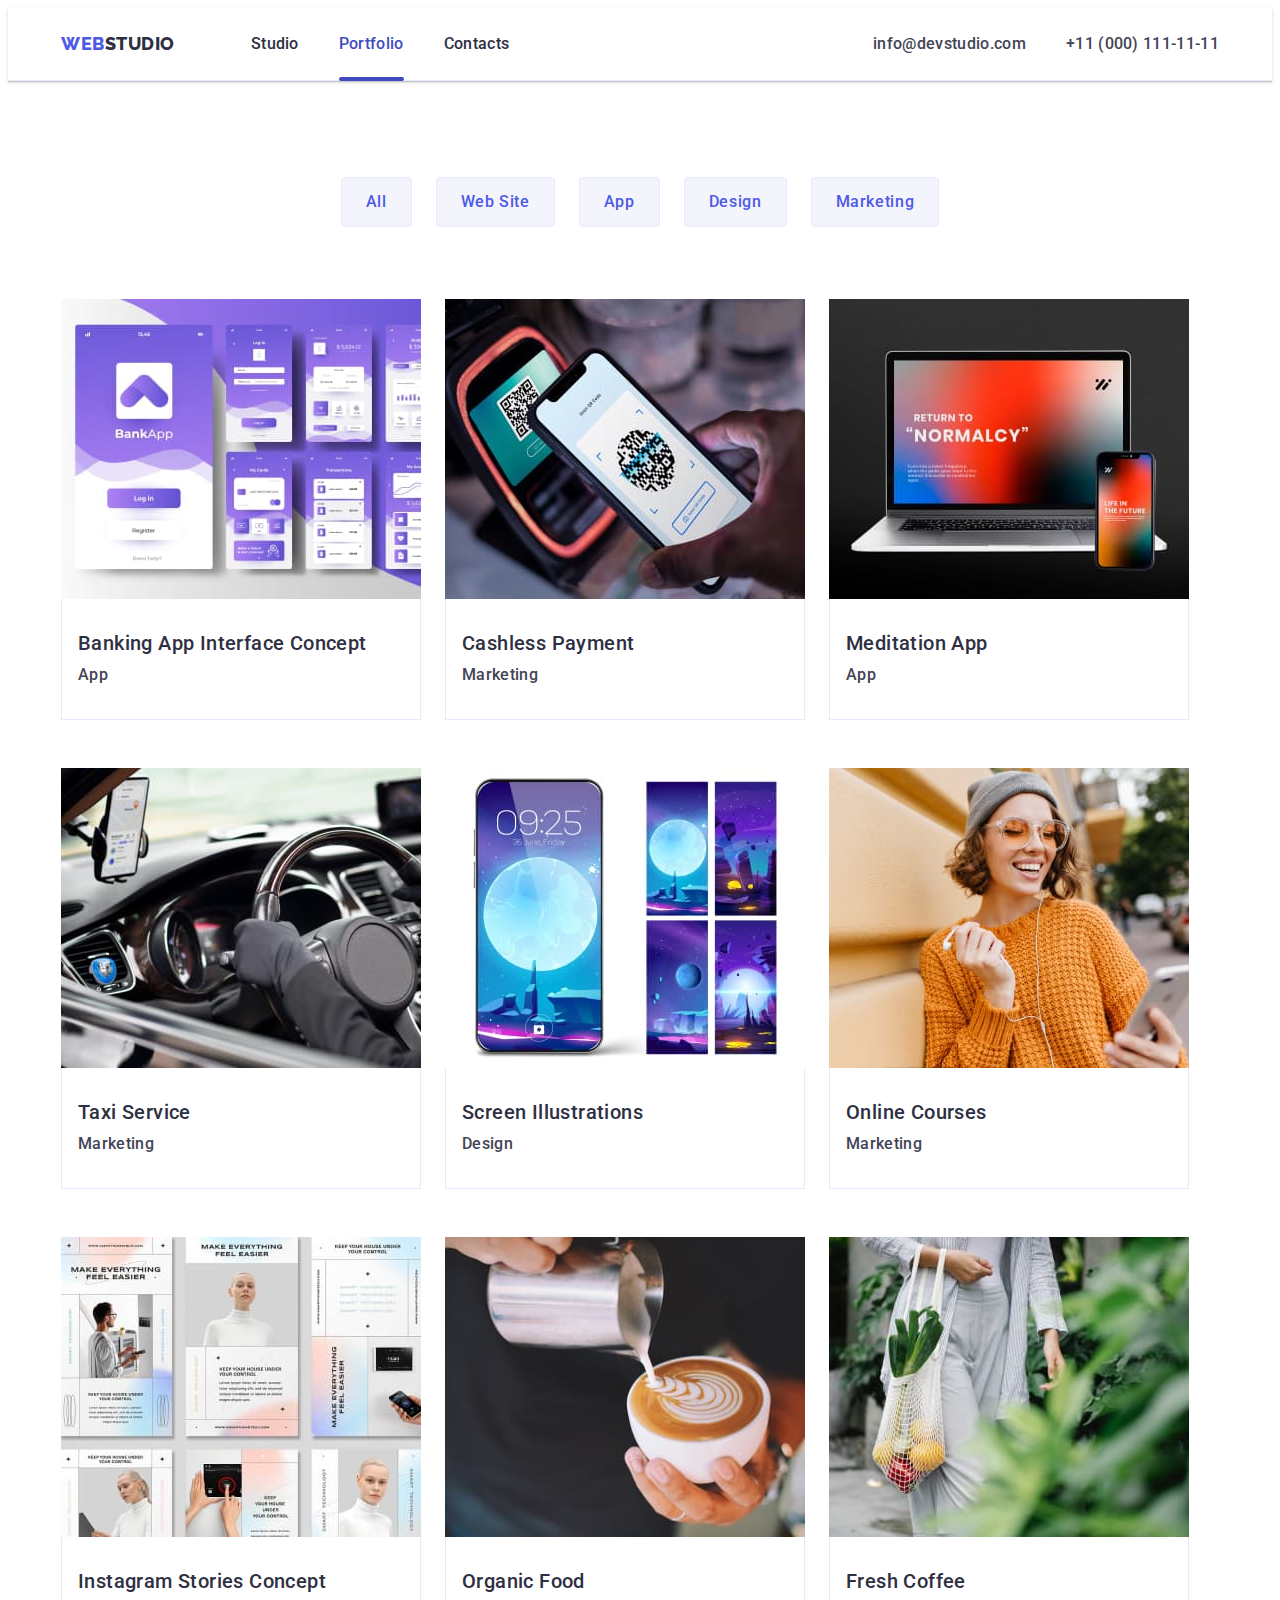
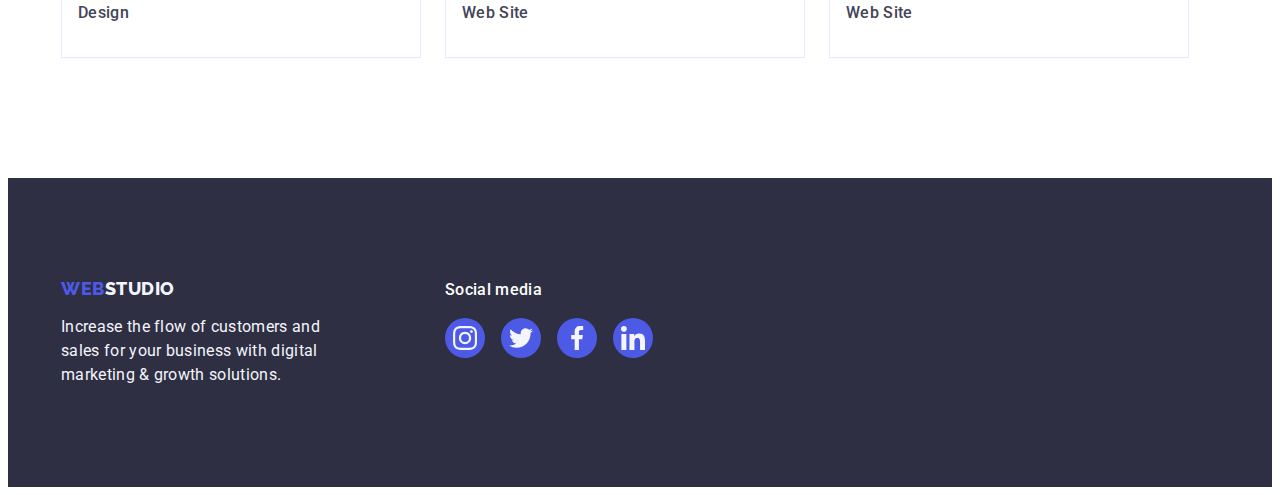
==== portfolio.html @ 24dcc08e "Initial commit" ====
<!DOCTYPE html>
<html lang="en">
  <head>
    <meta charset="UTF-8" />
    <meta http-equiv="X-UA-Compatible" content="IE=edge" />
    <meta name="viewport" content="width=device-width, initial-scale=1.0" />
    <link rel="preconnect" href="https://fonts.googleapis.com" />
    <link rel="preconnect" href="https://fonts.gstatic.com" crossorigin />
    <link
      href="https://fonts.googleapis.com/css2?family=Raleway:wght@800&family=Roboto:wght@400;500;700;900&display=swap"
      rel="stylesheet"
    />
    <link
      rel="stylesheet"
      href="https://cdnjs.cloudflare.com/ajax/libs/modern-normalize/1.1.0/modern-normalize.min.css"
      integrity="sha512-wpPYUAdjBVSE4KJnH1VR1HeZfpl1ub8YT/NKx4PuQ5NmX2tKuGu6U/JRp5y+Y8XG2tV+wKQpNHVUX03MfMFn9Q=="
      crossorigin="anonymous"
      referrerpolicy="no-referrer"
    />
    <link rel="stylesheet" href="./css/styles.css" />
    <title>Document</title>
  </head>
  <body>
    <!-- Header -->

    <header class="page-header">
      <div class="container">
        <nav class="site-nav">
          <a href="./index.html" class="logo link"
            >Web<span class="logo-wtf">Studio</span></a
          >
          <ul class="list navigation">
            <li class="item">
              <a href="./index.html" class="link">Studio</a>
            </li>
            <li class="item">
              <a href="./portfolio.html" class="link current">Portfolio</a>
            </li>
            <li class="item">
              <a href="" class="link">Contacts</a>
            </li>
          </ul>
        </nav>
        <address class="info">
          <ul class="list">
            <li class="item">
              <a href="mailto:info@devstudio.com" class="link"
                >info@devstudio.com</a
              >
            </li>
            <li class="item">
              <a href="tel:+110001111111" class="link">+11 (000) 111-11-11</a>
            </li>
          </ul>
        </address>
      </div>
    </header>
    <!-- Main -->

    <main>
      <section class="section portfolio">
        <div class="container">
          <h1 hidden>Our portfolio</h1>
          <ul class="list filter">
            <li class="item">
              <button class="btn" type="button">All</button>
            </li>
            <li class="item">
              <button class="btn" type="button">Web Site</button>
            </li>
            <li class="item">
              <button class="btn" type="button">App</button>
            </li>
            <li class="item">
              <button class="btn" type="button">Design</button>
            </li>
            <li class="item">
              <button class="btn" type="button">Marketing</button>
            </li>
          </ul>
          <ul class="list type-work">
            <li class="item">
              <a class="link" href="">
                <div class="thumb">
                  <img
                    class="image"
                    src="./images/portfolio/img1.jpg"
                    alt="App"
                    width="360"
                  />
                  <p class="text overlay">
                    14 Stylish and User-Friendly App Design Concepts · Task
                    Manager App · Calorie Tracker App · Exotic Fruit Ecommerce
                    App · Cloud Storage App
                  </p>
                </div>
                <div class="subtitle">
                  <h2 class="title">Banking App Interface Concept</h2>
                  <p class="text">App</p>
                </div></a
              >
            </li>
            <li class="item">
              <a class="link" href="">
                <div class="thumb">
                  <img
                    class="image"
                    src="./images/portfolio/img2.jpg"
                    alt="App"
                    width="360"
                  />
                  <p class="text overlay">
                    14 Stylish and User-Friendly App Design Concepts · Task
                    Manager App · Calorie Tracker App · Exotic Fruit Ecommerce
                    App · Cloud Storage App
                  </p>
                </div>
                <div class="subtitle">
                  <h2 class="title">Cashless Payment</h2>
                  <p class="text">Marketing</p>
                </div></a
              >
            </li>
            <li class="item">
              <a class="link" href="">
                <div class="thumb">
                  <img
                    class="image"
                    src="./images/portfolio/img3.jpg"
                    alt="App"
                    width="360"
                  />
                  <p class="text overlay">
                    14 Stylish and User-Friendly App Design Concepts · Task
                    Manager App · Calorie Tracker App · Exotic Fruit Ecommerce
                    App · Cloud Storage App
                  </p>
                </div>
                <div class="subtitle">
                  <h2 class="title">Meditation App</h2>
                  <p class="text">App</p>
                </div></a
              >
            </li>
            <li class="item">
              <a class="link" href="">
                <div class="thumb">
                  <img
                    class="image"
                    src="./images/portfolio/img4.jpg"
                    alt="App"
                    width="360"
                  />
                  <p class="text overlay">
                    14 Stylish and User-Friendly App Design Concepts · Task
                    Manager App · Calorie Tracker App · Exotic Fruit Ecommerce
                    App · Cloud Storage App
                  </p>
                </div>
                <div class="subtitle">
                  <h2 class="title">Taxi Service</h2>
                  <p class="text">Marketing</p>
                </div></a
              >
            </li>
            <li class="item">
              <a class="link" href="">
                <div class="thumb">
                  <img
                    class="image"
                    src="./images/portfolio/img5.jpg"
                    alt="App"
                    width="360"
                  />
                  <p class="text overlay">
                    14 Stylish and User-Friendly App Design Concepts · Task
                    Manager App · Calorie Tracker App · Exotic Fruit Ecommerce
                    App · Cloud Storage App
                  </p>
                </div>
                <div class="subtitle">
                  <h2 class="title">Screen Illustrations</h2>
                  <p class="text">Design</p>
                </div></a
              >
            </li>
            <li class="item">
              <a class="link" href="">
                <div class="thumb">
                  <img
                    class="image"
                    src="./images/portfolio/img6.jpg"
                    alt="App"
                    width="360"
                  />
                  <p class="text overlay">
                    14 Stylish and User-Friendly App Design Concepts · Task
                    Manager App · Calorie Tracker App · Exotic Fruit Ecommerce
                    App · Cloud Storage App
                  </p>
                </div>
                <div class="subtitle">
                  <h2 class="title">Online Courses</h2>
                  <p class="text">Marketing</p>
                </div></a
              >
            </li>
            <li class="item">
              <a class="link" href="">
                <div class="thumb">
                  <img
                    class="image"
                    src="./images/portfolio/img7.jpg"
                    alt="App"
                    width="360"
                  />
                  <p class="text overlay">
                    14 Stylish and User-Friendly App Design Concepts · Task
                    Manager App · Calorie Tracker App · Exotic Fruit Ecommerce
                    App · Cloud Storage App
                  </p>
                </div>
                <div class="subtitle">
                  <h2 class="title">Instagram Stories Concept</h2>
                  <p class="text">Design</p>
                </div></a
              >
            </li>
            <li class="item">
              <a class="link" href="">
                <div class="thumb">
                  <img
                    class="image"
                    src="./images/portfolio/img8.jpg"
                    alt="App"
                    width="360"
                  />
                  <p class="text overlay">
                    14 Stylish and User-Friendly App Design Concepts · Task
                    Manager App · Calorie Tracker App · Exotic Fruit Ecommerce
                    App · Cloud Storage App
                  </p>
                </div>
                <div class="subtitle">
                  <h2 class="title">Organic Food</h2>
                  <p class="text">Web Site</p>
                </div></a
              >
            </li>
            <li class="item">
              <a class="link" href="">
                <div class="thumb">
                  <img
                    class="image"
                    src="./images/portfolio/img9.jpg"
                    alt="App"
                    width="360"
                  />
                  <p class="text overlay">
                    14 Stylish and User-Friendly App Design Concepts · Task
                    Manager App · Calorie Tracker App · Exotic Fruit Ecommerce
                    App · Cloud Storage App
                  </p>
                </div>
                <div class="subtitle">
                  <h2 class="title">Fresh Coffee</h2>
                  <p class="text">Web Site</p>
                </div></a
              >
            </li>
          </ul>
        </div>
      </section>
    </main>

    <!-- Footer -->

    <footer class="footer">
      <div class="container no-padding">
        <div class="footer-logo">
          <a href="./index.html" class="logo link"
            >Web<span class="logo-wtf">Studio</span></a
          >
          <p class="text">
            Increase the flow of customers and sales for your business with
            digital marketing & growth solutions.
          </p>
        </div>
        <div class="footer-social">
          <p class="title">Social media</p>
          <ul class="list-social">
            <li class="item">
              <a class="link" href="" aria-label="Instagram">
                <svg class="icon" width="24" height="24">
                  <use href="./images/icons.svg#icon-instagram"></use>
                </svg>
              </a>
            </li>
            <li class="item">
              <a class="link" href="" aria-label="Twitter">
                <svg class="icon" width="24" height="24">
                  <use href="./images/icons.svg#icon-twitter"></use>
                </svg>
              </a>
            </li>
            <li class="item">
              <a class="link" href="" aria-label="Facebook">
                <svg class="icon" width="24" height="24">
                  <use href="./images/icons.svg#icon-facebook"></use>
                </svg>
              </a>
            </li>
            <li class="item">
              <a class="link" href="" aria-label="Linkedin">
                <svg class="icon" width="24" height="24">
                  <use href="./images/icons.svg#icon-linkedin"></use>
                </svg>
              </a>
            </li>
          </ul>
        </div>
      </div>
    </footer>
  </body>
</html>
---- css/styles.css ----
/* Main colors */
:root {
    --primary-text-color: #434455;
    --title-text-color: #2E2F42;
    --links-text-color: #4D5AE5;
    --links-hover-color: #404BBF;
    --primary-white-color: #ffffff;
    --text-footer-color: #F4F4FD;
    --border-color: #e7e9fc;
    --links-hover-color-footer: #31D0AA;
    --time-function:cubic-bezier(0.4, 0, 0.2, 1);
}

/* Utilites */
body {
    background-color: var(--primary-white-color);
    color: var(--primary-text-color);

    font-family: Roboto, sans-serif;
    letter-spacing: 0.02em;
}

h1,
h2,
h3 {
    color: var(--title-text-color);
    margin-top: 0px;
    margin-bottom: 0px;
}

p {
    margin-top: 0px;
    margin-bottom: 0px;
}

.list {
    list-style-type: none;
    margin-top: 0px;
    margin-bottom: 0px;
    padding: 0px;
}

.link {
    text-decoration: none;
}

.container {
    margin-left: auto;
    margin-right: auto;
    width: 1158px;
    padding-top: 0;
    padding-right: 15px;
    padding-bottom: 0;
    padding-left: 15px;
    /* outline: 1px solid tomato; */
}
/* .container.no-padding {
    padding: 0;
} */



/* Header */
.page-header{
    border-bottom: 1px solid #E7E9FC;
    box-shadow: 0px 2px 1px rgba(46, 47, 66, 0.08), 
                0px 1px 1px rgba(46, 47, 66, 0.16), 
                0px 1px 6px rgba(46, 47, 66, 0.08);
}
.page-header .container{
    display: flex;
}

.site-nav {
    display: flex;
    align-items: center;
}

.page-header .list {
    display: flex;
}

.logo {
    font-family: 'Raleway', sans-serif;
    font-weight: 800;
    font-size: 18px;
    line-height: 1.17;
    text-transform: uppercase;
    letter-spacing: 0.03em;
    text-decoration: none;
    color: var(--links-text-color);
}

.logo-wtf {
    color: var(--title-text-color);
}

.site-nav .link {
    display: block;
    padding-top: 24px;
    padding-bottom: 24px;

    position: relative;
    /* margin-right: 40px; */

    /* outline: 1px solid teal; */
}

.navigation .link::after{
    content: "";
    display:block;

    margin: 0;
    padding: 0;
    width: 100%;
    height: 4px;
    background-color: var(--links-hover-color);
    border-radius: 2px;

    position: absolute; 
    bottom: -1px;
    left:0;
    transform: scaleX(0);
    /* opacity: 0; */
    transition: transform 250ms var(--time-function);     
}

.item .link.current {
     color: var(--links-hover-color);
} 

.navigation .link.current::after {
    /* opacity: 1; */
    transform: scaleX(1);
}


.navigation .link:hover::after,
.navigation .link:focus::after  {
    /* opacity: 1; */
    transform: scaleX(1);
}

.page-header .logo {
    margin-right: 76px;
}

.list .link {
    color: var(--title-text-color);
    font-family: 'Roboto';
    font-weight: 500;
    font-size: 16px;
    line-height: 1.5;

    transition: color 250ms var(--time-function);

}

.site-nav .item:not(:last-child) {
    margin-right: 40px;
}

.list .link:hover,
.list .link:focus {
    color: var(--links-hover-color);
}

/* Adress */

.info {
    font-style: normal;
    margin-left: auto;
}

.info .link {
    display: block;
    padding-top: 24px;
    padding-bottom: 24px;
    /* margin-right: 40px; */
    transition: color 250ms var(--time-function);
    /* outline: 1px solid teal; */
    color: var(--primary-text-color);
    
}

.info .item:not(:last-child) {
    margin-right: 40px;
}


.info .link:hover,
.info .link:focus {
    color: var(--links-hover-color);
}

/* main */
/* Hero section 1*/
.hero {
    padding-top: 188px;
    padding-bottom: 188px;
    height: 600px;
    max-width: 1440px;
    margin-left: auto;
    margin-right: auto;

    background-color: var(--title-text-color);
    text-align: center;

    background-image: linear-gradient(rgba(46, 47, 66, 0.7), 
                                    rgba(46, 47, 66, 0.7)),
                            url('../images/people-office.jpg');
    background-size: cover;
    background-repeat: no-repeat;
    background-position: center;
}

.hero-title {
    margin-top: 0px;
    margin-left: auto;
    margin-bottom: 48px;
    margin-right: auto;
    max-width: 496px;

    color: var(--primary-white-color);
    font-weight: 700;
    font-size: 56px;
    line-height: 1.07;
    letter-spacing: 0.02em;
    
}

.hero-btn {
    display: block;
    margin-left: auto;
    margin-right: auto;
    /* padding: 16px 32px; */
    min-width: 169px;
    height: 56px;
    border-radius: 4px;
    border: none;
        
    background-color: var(--links-text-color);
    color: var(--primary-white-color);
    font-family: inherit;
    font-weight: 500;
    font-size: 16px;
    line-height: 1.5;
    letter-spacing: 0.04em;
    cursor: pointer;

    transition: background-color 250ms var(--time-function);

}

.hero-btn:hover,
.hero-btn:focus {
    background-color: var(--links-hover-color);
}

/* All Sections */
.section {
    padding-top: 120px;
    padding-left: 0px;
    padding-bottom: 120px;
    padding-right: 0px;
}

.section-title {
    font-weight: 700;
    font-size: 36px;
    line-height: 1.11;
    text-align: center;
    text-transform: capitalize;
}

.list .title {
    font-weight: 500;
    font-size: 20px;
    line-height: 1.2;
}

.list .text {
    /* font-weight: 400; */
    font-size: 16px;
    line-height: 1.5;
}

/* Advanteges section 2*/

.advant .title {
    margin-bottom: 8px;

    letter-spacing: 0.02em;   
}

.advant .list {
    display: flex;
}

.advant .item {
    width: calc((100%-72px)/4);

    /* outline: 1px solid teal; */
}

 .advant .thumb {
    /* padding: 24px 100px; */
    margin-bottom: 8px;
    display: flex;
    align-items: center;
    justify-content: center;
    height: 112px;
    width: 264px;
    background-color: var(--text-footer-color);
    border-radius: 4px;
 }

/* .icon-strategy::before{
    background-image: url('../images/antenna.svg');
}

.icon-punktuality::before{
    background-image: url('../images/clock.svg')
}

.icon-diligence::before {
    background-image: url('../images/diagram.svg');
}

.icon-technologies::before {
    background-image: url('../images/astronaut.svg');
} */

.advant .item:not(:last-child) {
    margin-right: 24px;
}

/* Projectes section 3*/

.section.project {
    padding-top: 0;
}

.project .section-title {
    margin-bottom: 72px;

    letter-spacing: 0.02em;
}

.project .list {
    display: flex;
}

.project .item:not(:last-child) {
    margin-right: 24px;
}

.image {
    display: block;
}


/* Team */
.team {
    background-color: var(--text-footer-color);
}

.team .section-title {
    margin-bottom: 72px;
}

.team .list {
    display: flex;
    gap: 24px;
}

.team .item {
    /* padding-bottom: 32px; */
    border-radius: 0px 0px 4px 4px;

    background-color: var(--primary-white-color);

    box-shadow: 0px 1px 6px rgba(46, 47, 66, 0.08),
                0px 1px 1px rgba(46, 47, 66, 0.16),
                0px 2px 1px rgba(46, 47, 66, 0.08);
} 

.team .title {
    margin-bottom: 8px;
        
    text-align: center;
    letter-spacing: 0.02em;
}

.team .subtitle {
    padding-top: 32px;
    padding-bottom: 32px;
    /* padding-left: 16px;
    padding-right: 16px; */
}

.team .text {
    /* font-weight: 400; */
    text-align: center;
    margin-bottom: 8px;
}
.list-social{
    display: flex;
    justify-content: center;
    padding: 0;
    margin: 0;
    /* outline: 1px solid black; */
    list-style: none;
    gap: 24px;
}

.list-social .item{
    box-shadow: none;
    margin: 0;
    
}

.list-social .link {
    display: flex;
    align-items: center;
    justify-content: center;
    /* padding: 12px; */
    border: none;
    width: 40px;
    height: 40px;
    border-radius: 50%;
    background-color: var(--links-text-color);

    transition: background-color 250ms var(--time-function);

}

.list-social .icon {
    fill: var(--text-footer-color)
}

/* .list-social .item:not(:last-child) {
    margin-right: 24px;
} */

.list-social .link:hover,
.list-social .link:focus {
    background-color: var(--links-hover-color);
}

/* Customers */
.customers .title {
    margin-bottom: 72px;
    font-weight: 700;
    font-size: 36px;
    line-height: 1.1;
    text-align: center;
    letter-spacing: 0.02em;
    text-transform: capitalize;
}

.customers .list{
    display:flex;
    align-items: center;
    justify-content: center;
    gap:24px;
}

.customers .item {
    height: 88px;
    width: calc((100% - 120px) / 6);   
}

.customers .link {
    display: flex;
    align-items: center;
    justify-content: center;
    height: 100%;
    width: 100%;
    border: 1px solid #8e8f99;
    border-radius: 4px;
    color:#8e8f99;
    transition: border-color 250ms var(--time-function),
                color 250ms var(--time-function);
}

.customers .icon {
    fill: currentColor;
}

.customers .link:hover,
.customers .link:focus {
    border-color: var(--links-hover-color);
}




/* Footer */
.footer {

    padding-top: 100px;
    padding-bottom: 100px;
 
    background-color: var(--title-text-color);
    color: var(--text-footer-color);
}

.footer .container{
    display: flex;
    align-items: baseline;
}

.footer .logo {
    margin-bottom: 16px;

    display: inline-block;
}

.footer .logo-wtf {
    color: var(--text-footer-color);
}

.footer .text {
    width: 264px;
    /* font-weight: 400; */
    font-size: 16px;
    line-height: 1.5;
}

.footer-logo {
    margin-right: 120px;
}

 .footer .list-social{
    gap: 16px;
} 

.footer-social .title {
    color: var(--primary-white-color);
    font-weight: 500;
    font-size: 16px;
    line-height: 1.5;
    margin-bottom: 16px;
}

.footer-social .link {
    display: flex;
    align-items: center;
    justify-content: center;

    transition: background-color 250ms var(--time-function);
}

.footer-social .link:hover,
.footer-social .link:focus {
    background-color: var(--links-hover-color-footer);
}

/* Portfolio */

.section.portfolio {
    padding-top: 96px;
    padding-bottom: 120px;
}

.portfolio .filter {
    display: flex;
    justify-content: center;
    margin-bottom: 72px;
}

.filter .item:not(:last-child) {
    margin-right: 24px;
}


.portfolio .btn {
    padding-top: 12px;
    padding-left: 24px;
    padding-bottom: 12px;
    padding-right: 24px;

    background-color: var(--text-footer-color);
    color: var(--links-text-color);
    font-family: inherit;
    font-weight: 500;
    font-size: 16px;
    line-height: 1.5;
    letter-spacing: 0.04em;
    border: 1px solid var(--border-color);
    border-radius: 4px;
    cursor: pointer;

    transition: background-color 250ms var(--time-function),
                color 250ms var(--time-function),
                border-color 250ms var(--time-function),
                box-shadow 250ms var(--time-function);
}

.portfolio .btn:hover,
.portfolio .btn:focus {
    background-color: var(--links-hover-color);
    color: var(--primary-white-color);
    border: 1px solid transparent;
    box-shadow: 0px 3px 1px rgba(0, 0, 0, 0.1), 
                0px 2px 1px rgba(0, 0, 0, 0.08), 
                0px 2px 2px rgba(0, 0, 0, 0.12);
}

.portfolio .type-work {
    display: flex;
    flex-wrap: wrap;
}

.type-work .item {
    margin-right: 24px;
    margin-bottom: 48px;
}

.type-work .item:nth-child(3n) {
    margin-right: 0px;
}

.type-work .item:nth-last-child(-n+3) {
    margin-bottom: 0;
}

.type-work .link {
    display: block;

    transition: box-shadow 250ms var(--time-function)
}

.type-work .link:hover,
.type-work .link:focus {
    box-shadow: 0px 1px 6px rgba(46, 47, 66, 0.08),
                0px 1px 1px rgba(46, 47, 66, 0.16),
                0px 2px 1px rgba(46, 47, 66, 0.08);
    box-shadow: 0px 1px 6px rgba(46, 47, 66, 0.08),
                0px 1px 1px rgba(46, 47, 66, 0.16),
                0px 2px 1px rgba(46, 47, 66, 0.08);
}

/* .portfolio .image {
    margin-bottom: 32px;
} */

.portfolio .subtitle {
    padding-top: 32px;
    padding-left: 16px;
    padding-bottom: 32px;
    padding-right: 16px;
    border: 1px solid var(--border-color);
    border-top:none;
}
.portfolio .title {
    margin-bottom: 8px;

    letter-spacing: 0.02em;
}

.portfolio .text {
    color: var(--primary-text-color);
}

.portfolio .thumb {
    position: relative;
    overflow: hidden;
}

.portfolio .text.overlay {
    position: absolute;
    top: 0;
    left: 0;
    width: 100%;
    height: 100%;

    padding-top: 40px;
    padding-bottom: 40px;
    padding-left: 32px;
    padding-right: 32px;

    background-color: var(--links-text-color);
    color: var(--text-footer-color);
    
    font-weight: 400;
    font-size: 16px;
    line-height: 1.5;
    letter-spacing: 0.02em;
    /* opacity: 0; */
    transform: translateY(100%);
    transition: transform 250ms var(--time-function);

}

.type-work .link:hover .text.overlay,
.type-work .link:focus .text.overlay {
    transform: translateY(0);
}


/* Modal */

.backdrop {
    position: fixed;
    top: 0;
    left: 0;
    width: 100%;
    height: 100%;
    background-color: rgba(46, 47, 66, 0.4);

    transition: opacity 250ms var(--time-function),
                visibility 250ms var(--time-function);

}

.backdrop.is-hidden {
    opacity: 0;
    visibility: hidden;
    pointer-events: none;
}

.modal {
    position: absolute;
    top: 50%;
    left: 50%;
    transform: translate(-50%, -50%);

    min-height: 576px;
    min-width: 408px;

    display: block;
    background-color: #fcfcfc;
    box-shadow: 0px 1px 1px rgba(0, 0, 0, 0.14),
        0px 1px 3px rgba(0, 0, 0, 0.12),
        0px 2px 1px rgba(0, 0, 0, 0.2);
    border-radius: 4px;

    transition: transform 250ms var(--time-function);
}

.modal .button-close {
    position: absolute;
    top: 24px;
    right: 24px;

    padding: 0;
    width: 24px;
    height: 24px;
    border-radius: 50%;
    display: flex;
    align-items: center;
    justify-content: center;
    
    background-color: var(--border-color);

    cursor: pointer;

    border:1px solid rgba(0, 0, 0, 0.1);

    transition: background-color 250ms var(--time-function),
                border 250ms var(--time-function)
                /* color 250ms var(--time-function); */

}
.button-close .icon {
    fill:currentColor;
    transition: fill 250ms cubic-bezier(0.4, 0, 0.2, 1)
}

.modal .button-close:hover,
.modal .button-close:focus {
    color:var(--primary-white-color);
    background-color: var(--links-hover-color);
    border:none;
}
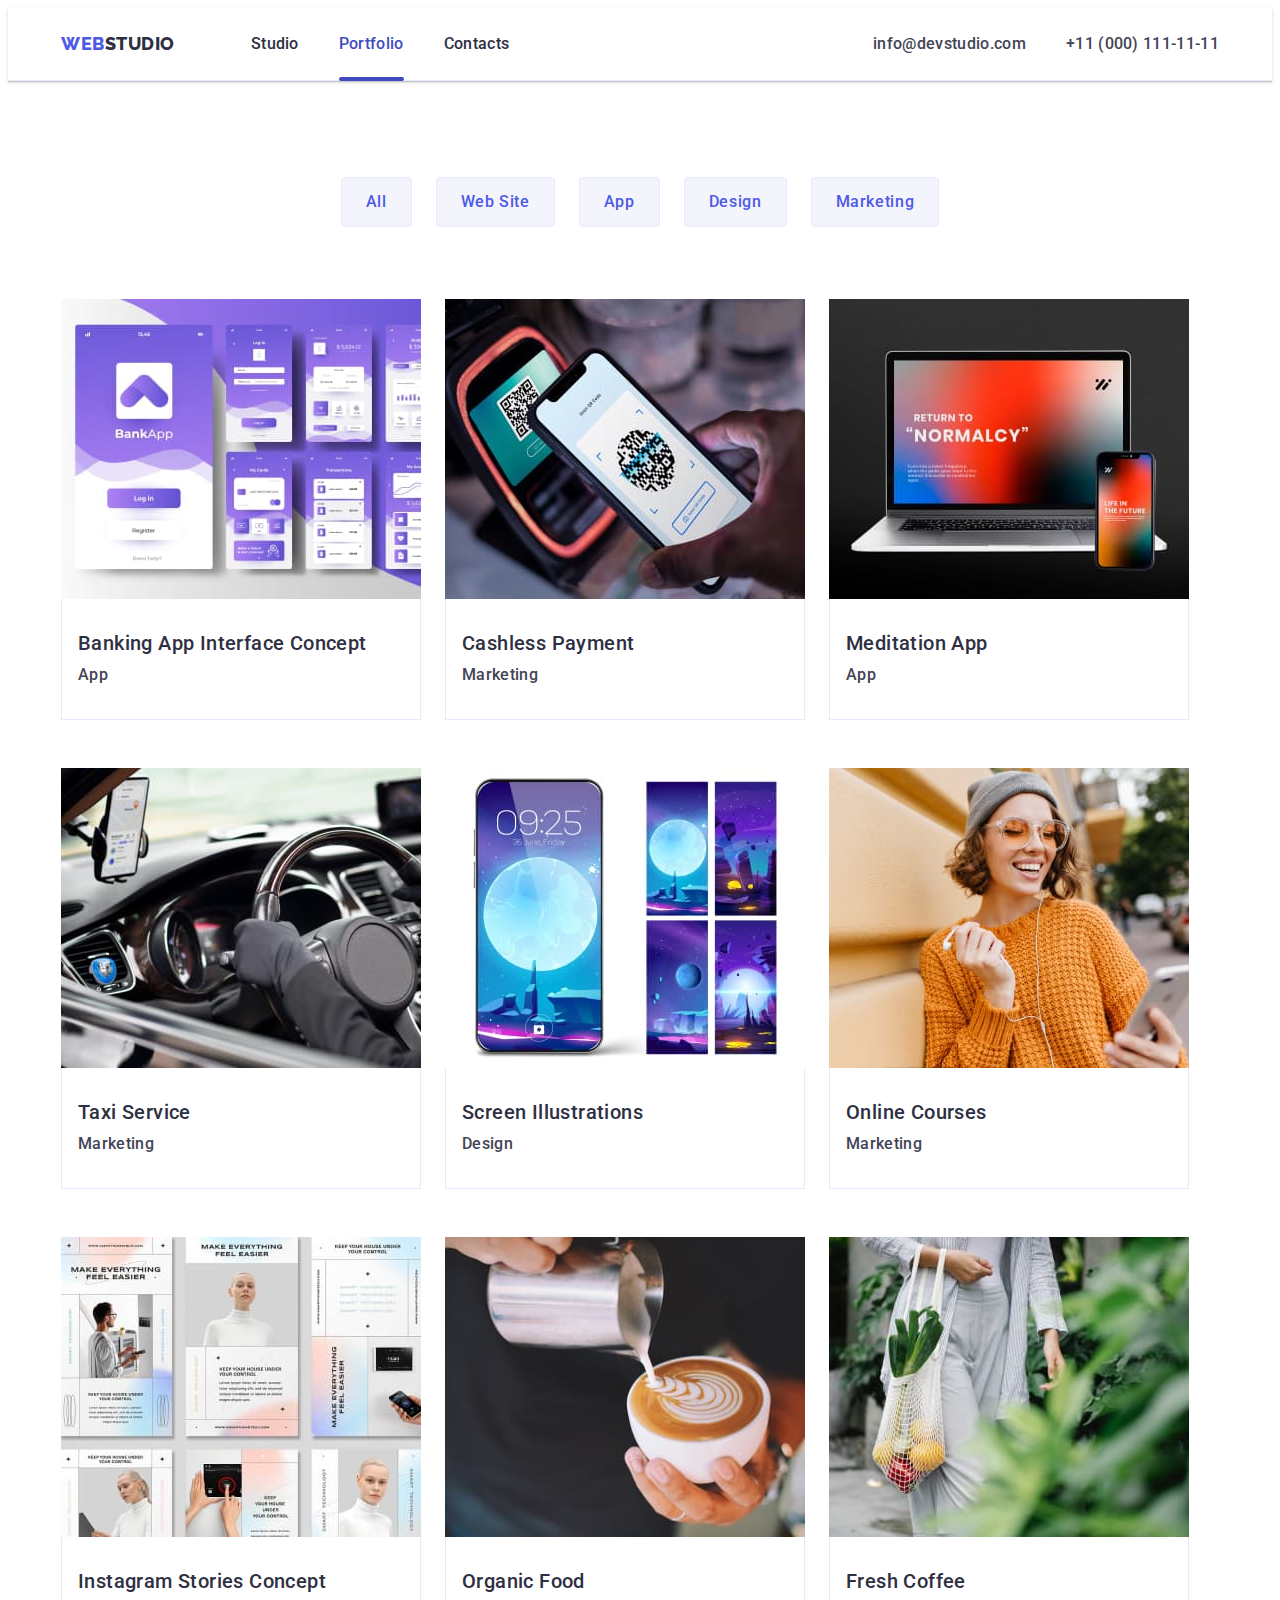
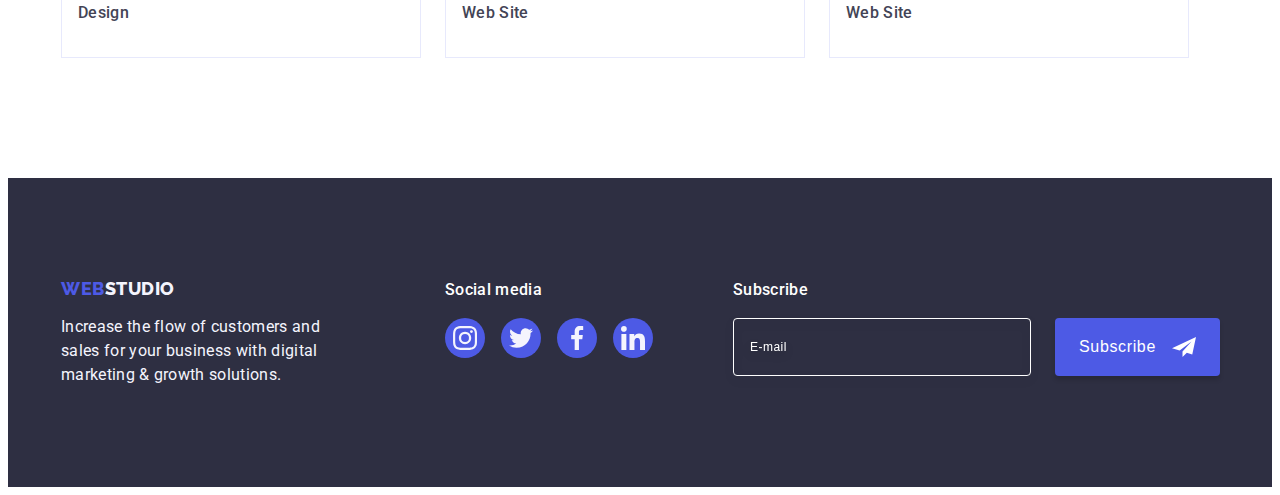
==== commit 5a2cb449: "footer-portfolio" ====
--- a/portfolio.html
+++ b/portfolio.html
@@ -319,6 +319,23 @@
             </li>
           </ul>
         </div>
+        <div class="subscribe">
+          <p class="text">Subscribe</p>
+          <form class="form">
+            <label class="label">
+              <input
+                type="email"
+                class="mail"
+                name="mail"
+                placeholder="E-mail"
+              /> </label
+            ><button class="button" type="submit">
+              Subscribe<svg class="icon" width="24" height="24">
+                <use href="./images/icons.svg#icon-frame"></use>
+              </svg>
+            </button>
+          </form>
+        </div>
       </div>
     </footer>
   </body>
--- a/css/styles.css
+++ b/css/styles.css
@@ -536,6 +536,10 @@
     gap: 16px;
 } 
 
+.footer-social {
+    margin-right: 80px;
+}
+
 .footer-social .title {
     color: var(--primary-white-color);
     font-weight: 500;
@@ -556,6 +560,74 @@
 .footer-social .link:focus {
     background-color: var(--links-hover-color-footer);
 }
+
+.subscribe .text {
+    margin-bottom: 16px;
+    font-weight: 500;
+    color: var(--primary-white-color);
+
+}
+.subscribe .form {
+    display: flex;
+}
+
+.subscribe .label {
+    margin-right: 24px;
+}
+
+.subscribe .mail {
+    padding: 8px 16px;
+    height: 40px;
+    width: 264px;
+
+    font-weight: 400;
+    font-size: 12px;
+    line-height: 1.5;
+    letter-spacing: 0.04em;
+    color: var(--primary-white-color);
+
+    background: transparent;
+
+    border: 1px solid var(--primary-white-color);
+    filter: drop-shadow(0px 4px 4px rgba(0, 0, 0, 0.15));
+    border-radius: 4px;
+}
+
+.subscribe .mail::placeholder {
+    font-weight: 400;
+    font-size: 12px;
+    line-height: 1.5;
+    letter-spacing: 0.04em;
+    color: var(--primary-white-color);
+}
+
+.subscribe .button {
+    display: inline-flex; 
+    align-items: center;  
+    justify-content: center;
+    padding: 8px 24px;
+    min-width: 165px;
+    
+    background: var(--links-text-color);
+    
+    font-weight: 500;
+    font-size: 16px;
+    line-height: 1.5;
+    color: var(--primary-white-color);
+    letter-spacing: 0.04em;
+
+    box-shadow: 0px 4px 4px rgba(0, 0, 0, 0.15);
+    border-radius: 4px;
+    border: none;
+    
+    cursor: pointer;
+}
+
+.subscribe .icon {
+    margin-left: 16px;
+}
+
+
 
 /* Portfolio */
 
@@ -727,6 +799,11 @@
     left: 50%;
     transform: translate(-50%, -50%);
 
+    padding-top: 72px;
+    padding-right: 24px;
+    padding-left: 24px;
+    padding-bottom: 24px;
+
     min-height: 576px;
     min-width: 408px;
 
@@ -766,7 +843,7 @@
 }
 .button-close .icon {
     fill:currentColor;
-    transition: fill 250ms cubic-bezier(0.4, 0, 0.2, 1)
+    transition: fill 250ms cubic-bezier(0.4, 0, 0.2, 1);
 }
 
 .modal .button-close:hover,
@@ -774,4 +851,187 @@
     color:var(--primary-white-color);
     background-color: var(--links-hover-color);
     border:none;
-}+}
+
+.modal .form {
+    display: flex;
+    flex-direction: column;
+    font-weight: 400;
+    font-size: 12px;
+    line-height: 1.117;
+    letter-spacing: 0.04em;
+}
+.form .form-field {
+    display: flex;
+    flex-direction: column;
+    margin-bottom: 8px;
+}
+.form .form-field:last-child{
+    margin-bottom: 16px;
+}
+
+.modal .title {
+    margin-bottom: 16px;
+
+    color: var(--title-text-color);
+    font-weight: 500;
+    font-size: 16px;
+    line-height: 1.5;
+    text-align: center;
+    letter-spacing: 0.02em;
+
+
+}
+
+.form .form-label {
+    color:#8E8F99;
+    margin-bottom: 4px;
+    
+    font-weight: 400;
+    font-size: 12px;
+    line-height: 1.17;   
+    letter-spacing: 0.04em;
+}
+
+.form .form-input::placeholder {
+    color: rgba(46, 47, 66, 0.4);
+
+}
+
+.form .form-input {
+    position: relative;
+    display: flex;
+}
+
+.form-field.comment {
+    margin-bottom: 16px;
+}
+
+.form-field .input{
+    height: 40px;
+    width: 100%;
+    padding: 8px 16px 8px 38px;
+
+    border: 1px solid rgba(46, 47, 66, 0.2);
+    border-radius: 4px;
+    background-color: transparent;
+    outline: transparent;
+
+    transition: border-color 250ms var(--time-function);
+}
+
+.form-field .input:focus {
+    border-color: var(--links-text-color);
+}
+
+.form .form-icon {
+    position: absolute;
+    top: 50%;
+    left: 16px;
+    transform: translateY(-50%);
+
+    fill:var(--title-text-color);
+    transition: fill 250ms var(--time-function);
+}
+
+.form-field .input:focus+.form-icon {
+    fill: var(--links-text-color);
+}
+
+.form .textarea {
+    height: 120px;
+    resize: none;
+    padding-left: 16px;
+
+    line-height: 1.17;
+    letter-spacing: 0.04em;
+    color: rgba(46, 47, 66, 0.4);
+
+    transition: border-color 250ms var(--time-function);    
+}
+
+.form .accept {
+    margin-bottom: 24px;
+    color: #8E8F99;
+}
+
+.accept .label {
+    /* display: flex;
+    align-items: center; */
+
+    font-size: 12px;
+    line-height: 1.17;
+    letter-spacing: 0.04em;
+
+    color: #8E8F99;
+    /* outline: 1px solid teal; */
+}
+
+.accept .icon {
+    display: inline-flex;
+    align-items: center;
+    justify-content: center;
+
+    margin-right: 8px;
+    width: 16px;
+    height: 16px;
+    border: 1px solid var(--title-text-color);
+    border-radius: 2px;
+
+    fill:transparent;
+
+}
+
+.visualy-hidden {
+    -webkit-appearance: none;
+        /* remove default appearance on Webkit-based browsers */
+    -moz-appearance: none;
+        /* remove default appearance on Mozilla-based browsers */
+    appearance: none;
+    /* remove default appearance on all other browsers */
+}
+
+.checkbox:checked + .label .icon {
+    border-color: var(--links-hover-color);
+    background-color: var(--links-hover-color);
+    fill: var(--primary-white-color);
+
+    border: none;
+}
+
+.accept .link {
+    color: var(--links-text-color)
+}
+
+.modal .submit {
+    display: flex;
+    justify-content: center;
+    margin-left: auto;
+    margin-right: auto;
+    padding: 16px 32px;
+    width: 169px;
+    height: 56px;
+
+    background: var(--links-text-color);
+
+    font-family: "Roboto";
+    font-weight: 500;
+    font-size: 16px;
+    line-height: 1.5;
+    letter-spacing: 0.04em;
+    color: var(--primary-white-color);
+    box-shadow: 0px 4px 4px rgba(0, 0, 0, 0.15);
+    border-radius: 4px;
+    border:none;
+
+    cursor: pointer;
+
+    transition: background-color 250ms var(--time-function);
+
+}
+
+.modal .submit:hover,
+.modal .submit:focus {
+    background-color: var(--links-hover-color);
+}
+
